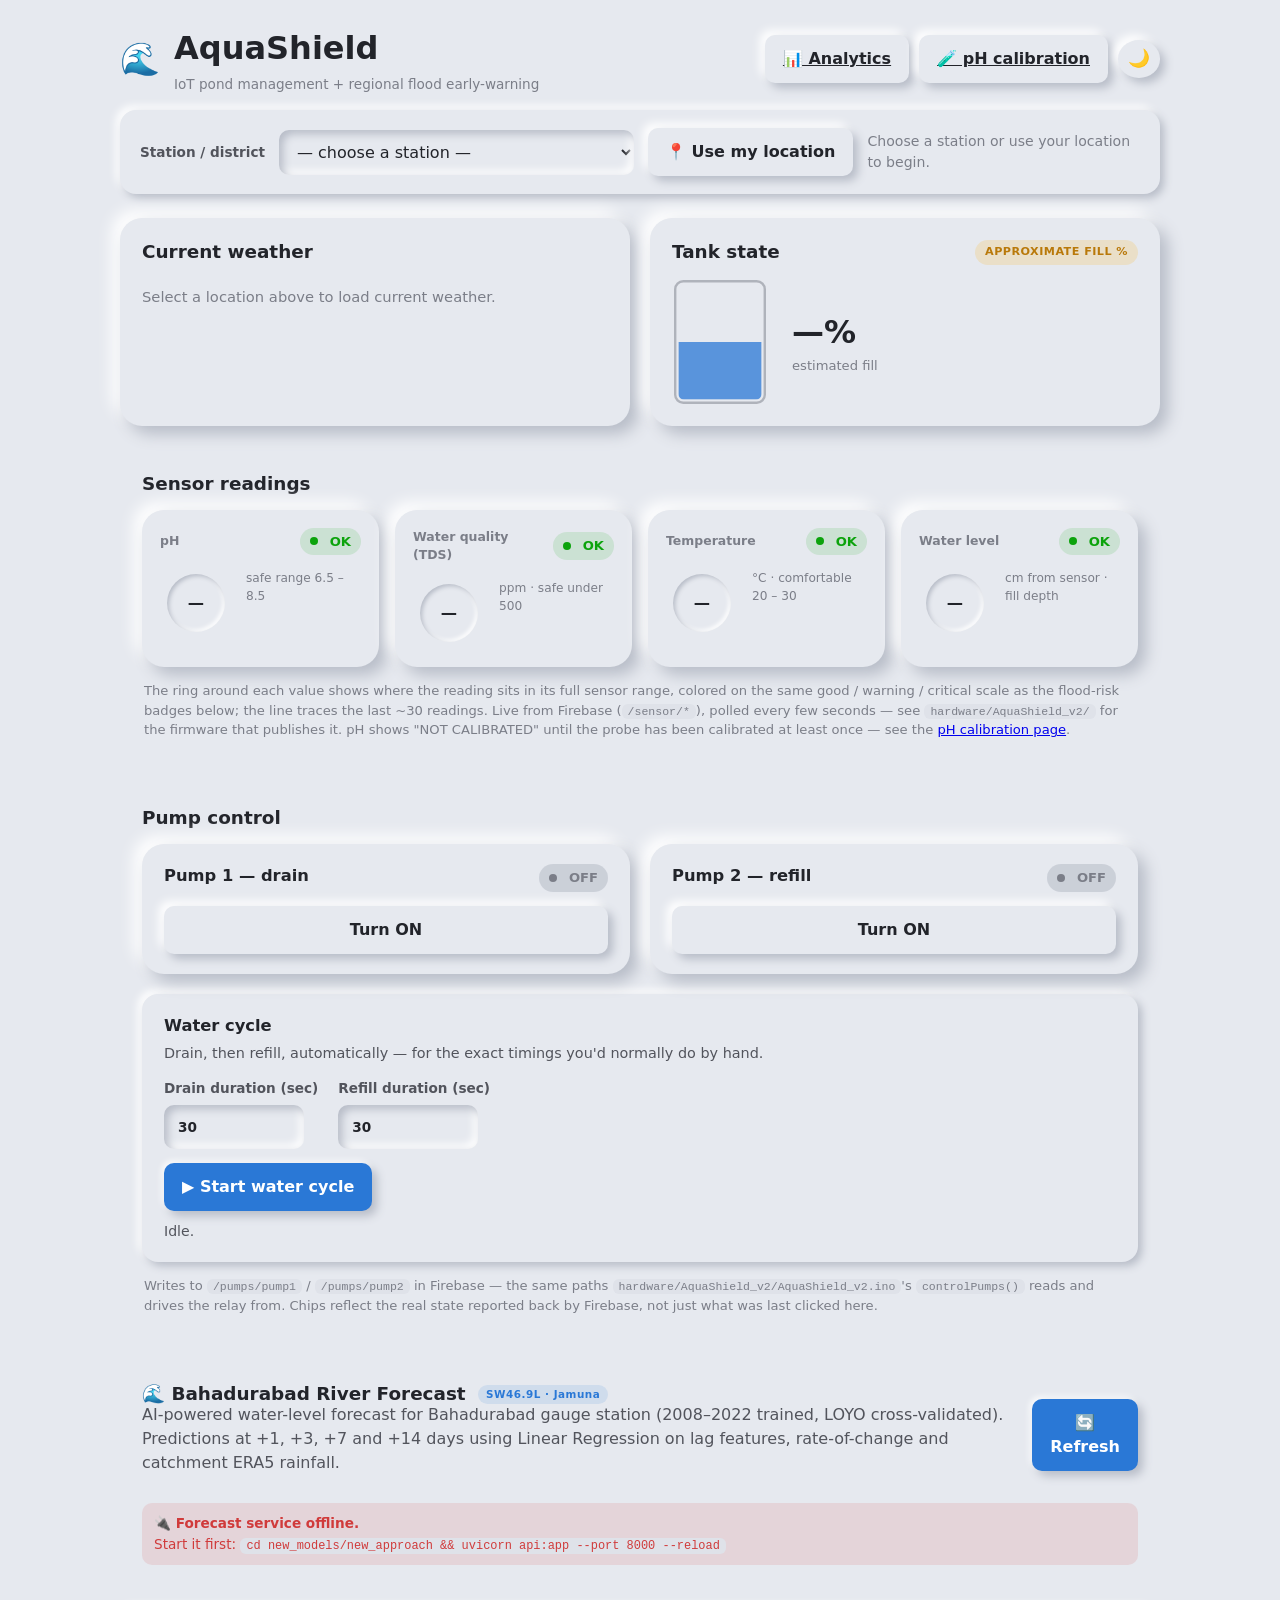
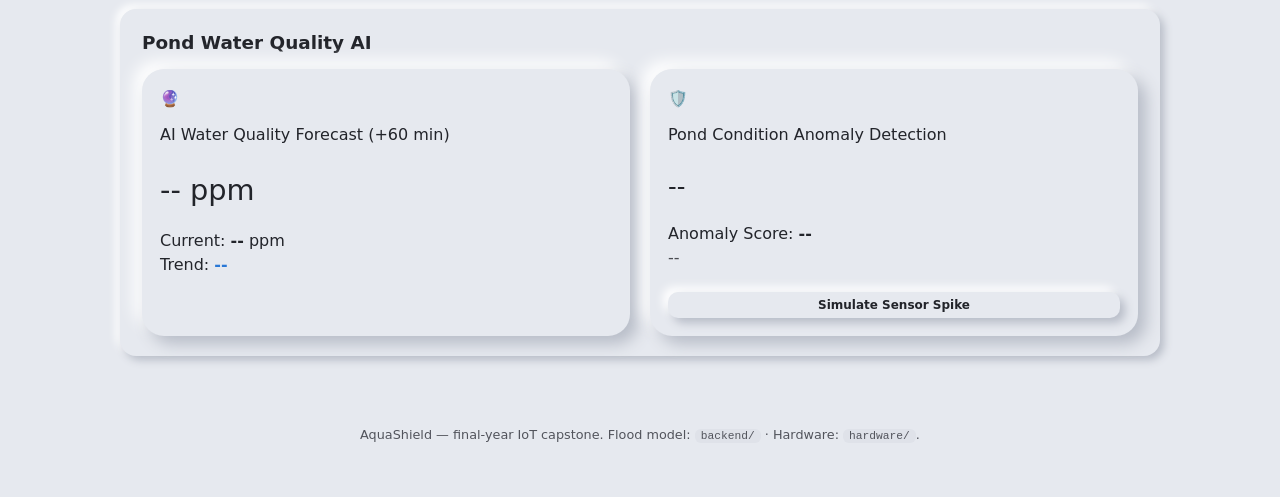
==== AquaShield_Vercel_Deploy/index.html @ b8df89cc "backup before OS switch" ====
<!DOCTYPE html>
<html lang="en">
<head>
<meta charset="UTF-8">
<meta name="viewport" content="width=device-width, initial-scale=1.0">
<title>AquaShield — Pond Dashboard</title>
<link rel="stylesheet" href="style.css">
</head>
<body>

<header class="topbar">
  <div class="brand">
    <span class="brand-mark" aria-hidden="true">🌊</span>
    <div>
      <h1>AquaShield</h1>
      <p class="tagline">IoT pond management + regional flood early-warning</p>
    </div>
  </div>
  <div style="display:flex;align-items:center;gap:10px">
    <a href="analytics.html" class="neu-btn" title="Historical sensor trends">📊 Analytics</a>
    <a href="ph-calibration.html" class="neu-btn" title="Calibrate the pH sensor">🧪 pH calibration</a>
    <button id="themeToggle" class="neu-btn icon-btn" title="Toggle dark mode" aria-label="Toggle dark mode">
      <span id="themeIcon">🌙</span>
    </button>
  </div>
</header>

<main>

  <!-- ===================== Location bar ===================== -->
  <section class="panel location-bar" aria-label="Location">
    <div class="neu-flat location-row">
      <label for="stationSelect" class="field-label">Station / district</label>
      <select id="stationSelect" class="neu-input">
        <option value="">Loading stations…</option>
      </select>
      <button id="geoBtn" class="neu-btn">📍 Use my location</button>
      <span id="locationStatus" class="location-status">Choose a station or use your location to begin.</span>
    </div>
  </section>

  <div class="grid-2">

    <!-- ===================== Weather ===================== -->
    <section class="panel neu-raised" aria-label="Current weather">
      <h2>Current weather</h2>
      <div id="weatherBody" class="empty-state">
        Select a location above to load current weather.
      </div>
    </section>

    <!-- ===================== Tank state ===================== -->
    <section class="panel neu-raised" aria-label="Tank state">
      <div class="panel-header-row">
        <h2>Tank state</h2>
        <span class="demo-badge" title="Computed from the real water-level sensor, but the fill % assumes a placeholder tank depth (60cm) until the sensor's real mount height is measured and calibrated — see app.js's TANK_HEIGHT_CM comment.">APPROXIMATE FILL %</span>
      </div>
      <div class="tank-visual-wrap">
        <svg id="tankSvg" viewBox="0 0 120 160" class="tank-svg" aria-hidden="true">
          <rect x="4" y="4" width="112" height="152" rx="10" class="tank-outline"/>
          <clipPath id="tankClip">
            <rect x="8" y="8" width="104" height="144" rx="7"/>
          </clipPath>
          <rect id="tankWater" x="8" y="80" width="104" height="72" clip-path="url(#tankClip)" class="tank-water"/>
        </svg>
        <div class="tank-readout">
          <span id="tankLevelPct" class="tank-level-value">—%</span>
          <span class="tank-level-caption">estimated fill</span>
        </div>
      </div>
    </section>
  </div>

  <!-- ===================== Sensor tiles ===================== -->
  <section class="panel" aria-label="Live sensor readings">
    <div class="panel-header-row">
      <h2>Sensor readings</h2>
    </div>
    <div id="sensorAlertBanner" class="alert-banner" aria-live="polite" style="display:none"></div>

    <div class="tile-grid">
      <div class="stat-tile neu-raised" data-sensor="ph">
        <div class="stat-tile-top">
          <span class="stat-label">pH</span>
          <span id="chip-ph" class="status-chip good tile-chip"><span class="status-dot"></span>OK</span>
        </div>
        <div class="stat-tile-mid">
          <div class="gauge-ring" id="gauge-ph">
            <span id="tile-ph" class="stat-value">—</span>
          </div>
          <div class="stat-tile-info">
            <span class="stat-sub">safe range 6.5 – 8.5</span>
            <svg id="spark-ph" class="sparkline" viewBox="0 0 100 28" preserveAspectRatio="none" aria-hidden="true"><polyline points=""/></svg>
          </div>
        </div>
      </div>
      <div class="stat-tile neu-raised" data-sensor="tds">
        <div class="stat-tile-top">
          <span class="stat-label">Water quality (TDS)</span>
          <span id="chip-tds" class="status-chip good tile-chip"><span class="status-dot"></span>OK</span>
        </div>
        <div class="stat-tile-mid">
          <div class="gauge-ring" id="gauge-tds">
            <span id="tile-tds" class="stat-value">—</span>
          </div>
          <div class="stat-tile-info">
            <span class="stat-sub">ppm · safe under 500</span>
            <svg id="spark-tds" class="sparkline" viewBox="0 0 100 28" preserveAspectRatio="none" aria-hidden="true"><polyline points=""/></svg>
          </div>
        </div>
      </div>
      <div class="stat-tile neu-raised" data-sensor="temp">
        <div class="stat-tile-top">
          <span class="stat-label">Temperature</span>
          <span id="chip-temp" class="status-chip good tile-chip"><span class="status-dot"></span>OK</span>
        </div>
        <div class="stat-tile-mid">
          <div class="gauge-ring" id="gauge-temp">
            <span id="tile-temp" class="stat-value">—</span>
          </div>
          <div class="stat-tile-info">
            <span class="stat-sub">°C · comfortable 20 – 30</span>
            <svg id="spark-temp" class="sparkline" viewBox="0 0 100 28" preserveAspectRatio="none" aria-hidden="true"><polyline points=""/></svg>
          </div>
        </div>
      </div>
      <div class="stat-tile neu-raised" data-sensor="level">
        <div class="stat-tile-top">
          <span class="stat-label">Water level</span>
          <span id="chip-level" class="status-chip good tile-chip"><span class="status-dot"></span>OK</span>
        </div>
        <div class="stat-tile-mid">
          <div class="gauge-ring" id="gauge-level">
            <span id="tile-level" class="stat-value">—</span>
          </div>
          <div class="stat-tile-info">
            <span class="stat-sub">cm from sensor · fill depth</span>
            <svg id="spark-level" class="sparkline" viewBox="0 0 100 28" preserveAspectRatio="none" aria-hidden="true"><polyline points=""/></svg>
          </div>
        </div>
      </div>
    </div>
    <p class="footnote">
      The ring around each value shows where the reading sits in its full sensor range, colored on
      the same good / warning / critical scale as the flood-risk badges below; the line traces the
      last ~30 readings. Live from Firebase (<code>/sensor/*</code>), polled every few seconds — see
      <code>hardware/AquaShield_v2/</code> for the firmware that publishes it. pH shows
      "NOT CALIBRATED" until the probe has been calibrated at least once — see the
      <a href="ph-calibration.html">pH calibration page</a>.
    </p>
  </section>

  <!-- ===================== Pump control ===================== -->
  <section class="panel" aria-label="Pump control">
    <div class="panel-header-row">
      <h2>Pump control</h2>
    </div>

    <div class="grid-2">
      <div class="pump-card neu-raised">
        <div class="pump-card-head">
          <h3>Pump 1 — drain</h3>
          <span id="pump1Status" class="status-chip muted"><span class="status-dot"></span>OFF</span>
        </div>
        <button id="pump1Toggle" class="neu-btn" data-pump="1">Turn ON</button>
      </div>

      <div class="pump-card neu-raised">
        <div class="pump-card-head">
          <h3>Pump 2 — refill</h3>
          <span id="pump2Status" class="status-chip muted"><span class="status-dot"></span>OFF</span>
        </div>
        <button id="pump2Toggle" class="neu-btn" data-pump="2">Turn ON</button>
      </div>
    </div>

    <div class="neu-flat water-cycle">
      <h3>Water cycle</h3>
      <p class="model-desc">Drain, then refill, automatically — for the exact timings you'd normally do by hand.</p>

      <div class="cycle-inputs">
        <label class="field-label" for="drainSeconds">Drain duration (sec)
          <input id="drainSeconds" class="neu-input cycle-input" type="number" min="1" max="600" value="30">
        </label>
        <label class="field-label" for="refillSeconds">Refill duration (sec)
          <input id="refillSeconds" class="neu-input cycle-input" type="number" min="1" max="600" value="30">
        </label>
      </div>

      <div class="cycle-controls">
        <button id="startCycle" class="neu-btn primary">▶ Start water cycle</button>
        <button id="cancelCycle" class="neu-btn" style="display:none">■ Cancel</button>
      </div>

      <div class="cycle-progress-wrap" style="display:none" id="cycleProgressWrap">
        <div class="cycle-progress-track"><div id="cycleProgressBar" class="cycle-progress-bar"></div></div>
      </div>
      <p id="cycleStatus" class="cycle-status">Idle.</p>
    </div>

    <p class="footnote">
      Writes to <code>/pumps/pump1</code> / <code>/pumps/pump2</code> in Firebase — the same paths
      <code>hardware/AquaShield_v2/AquaShield_v2.ino</code>'s <code>controlPumps()</code> reads and
      drives the relay from. Chips reflect the real state reported back by Firebase, not just what
      was last clicked here.
    </p>
  </section>

  <!-- ===================== Bahadurabad Water-Level Forecast ===================== -->
  <section class="panel" aria-label="Bahadurabad flood forecast" id="bahadurabad-section">
    <div class="panel-header-row">
      <div>
        <h2>🌊 Bahadurabad River Forecast <span class="station-badge">SW46.9L · Jamuna</span></h2>
        <p class="section-intro">
          AI-powered water-level forecast for Bahadurabad gauge station (2008–2022 trained,
          LOYO cross-validated). Predictions at +1, +3, +7 and +14 days using Linear Regression
          on lag features, rate-of-change and catchment ERA5 rainfall.
        </p>
      </div>
      <button id="refreshForecast" class="neu-btn primary" title="Refresh forecast">
        🔄 Refresh
      </button>
    </div>

    <!-- Alert banner -->
    <div id="bhdAlertBanner" class="alert-banner" aria-live="polite" style="display:none"></div>

    <!-- Current observation row -->
    <div id="bhdObsRow" class="bhd-obs-row neu-flat" style="display:none">
      <div class="bhd-obs-item">
        <span class="bhd-obs-label">Current Level</span>
        <span class="bhd-obs-value" id="bhdCurrLevel">—</span>
        <span class="bhd-obs-unit">m PWD</span>
      </div>
      <div class="bhd-obs-item">
        <span class="bhd-obs-label">24h Change</span>
        <span class="bhd-obs-value" id="bhdDailyChange">—</span>
        <span class="bhd-obs-unit">cm</span>
      </div>
      <div class="bhd-obs-item">
        <span class="bhd-obs-label">Catchment Rain</span>
        <span class="bhd-obs-value" id="bhdRain">—</span>
        <span class="bhd-obs-unit">mm/day</span>
      </div>
      <div class="bhd-obs-item">
        <span class="bhd-obs-label">Danger Level</span>
        <span class="bhd-obs-value" style="color:var(--status-critical)">19.05</span>
        <span class="bhd-obs-unit">m PWD</span>
      </div>
      <div class="bhd-obs-item">
        <span class="bhd-obs-label">As of</span>
        <span class="bhd-obs-value" id="bhdAsOf" style="font-size:0.95rem">—</span>
        <span class="bhd-obs-unit"></span>
      </div>
    </div>

    <!-- Forecast horizon cards -->
    <div id="bhdForecastCards" class="grid-4 bhd-forecast-grid" style="display:none"></div>

    <!-- Hydrograph chart -->
    <div id="bhdChartWrap" class="neu-flat bhd-chart-wrap" style="display:none">
      <h3>Water Level Hydrograph — Past 7 Days + AI Forecast</h3>
      <div class="bhd-chart-legend">
        <span class="legend-item"><span class="legend-line observed"></span> Observed</span>
        <span class="legend-item"><span class="legend-line forecast"></span> AI Forecast</span>
        <span class="legend-item"><span class="legend-line danger"></span> Danger Level (19.05 m)</span>
      </div>
      <div class="bhd-chart-container">
        <svg id="bhdChart" class="bhd-svg" viewBox="0 0 800 220" preserveAspectRatio="xMidYMid meet"
             role="img" aria-label="Bahadurabad water level hydrograph">
          <!-- grid lines drawn by JS -->
        </svg>
      </div>
    </div>

    <!-- Bilingual advice cards -->
    <div id="bhdAdviceCards" class="bhd-advice-grid" style="display:none"></div>

    <!-- Loading / error states -->
    <div id="bhdLoading" class="empty-state">
      <span class="spinner"></span> Loading Bahadurabad forecast…
    </div>
    <div id="bhdError" class="error-box" style="display:none"></div>
  </section>

  <!-- ===================== Pond Water Quality AI (Models 2 & 3) ===================== -->
  <section class="panel neu-flat" aria-label="Pond Water Quality AI">
    <h2>Pond Water Quality AI</h2>
    <div class="grid-2">
      
      <!-- Model 2: TDS Forecast -->
      <div class="stat-tile neu-raised" id="cardTDSForecast">
        <div class="tile-icon">🔮</div>
        <div class="tile-label">AI Water Quality Forecast (+60 min)</div>
        <div class="tile-value" style="font-size: 1.8rem; margin-top: 10px;">
          <span id="tdsPredValue">--</span><span class="unit"> ppm</span>
        </div>
        <div class="tile-meta" style="margin-top: 5px;">
          Current: <strong id="tdsCurrValue">--</strong> ppm <br>
          Trend: <strong id="tdsTrend" style="color: var(--accent);">--</strong>
        </div>
      </div>

      <!-- Model 3: Anomaly Detection -->
      <div class="stat-tile neu-raised" id="cardAnomaly">
        <div class="tile-icon">🛡️</div>
        <div class="tile-label">Pond Condition Anomaly Detection</div>
        <div class="tile-value" style="font-size: 1.5rem; margin-top: 10px;" id="anomalyStatus">
          --
        </div>
        <div class="tile-meta" style="margin-top: 5px;">
          Anomaly Score: <strong id="anomalyScore">--</strong> <br>
          <span id="anomalyMsg" style="opacity: 0.8;">--</span>
        </div>
        <button id="btnTestAnomaly" class="neu-btn" style="margin-top:10px; padding: 4px 10px; font-size: 0.75rem;">Simulate Sensor Spike</button>
      </div>

    </div>
  </section>

</main>

<footer class="page-footer">
  <p>AquaShield — final-year IoT capstone. Flood model: <code>backend/</code> · Hardware: <code>hardware/</code>.</p>
</footer>

<script src="app.js"></script>
</body>
</html>
---- AquaShield_Vercel_Deploy/style.css ----
/* ==========================================================================
   AquaShield dashboard — neumorphic ("soft UI") design system
   Elements share the page background color; depth comes from a dual
   light/dark shadow pair rather than borders or contrasting fills.
   Status colors (risk badges, trends) are the one place that breaks from
   pure neumorphism on purpose — they carry real meaning and need real
   contrast, so they get a tinted wash + icon + label instead of shadow-only.
   ========================================================================== */

:root {
  color-scheme: light;

  /* Neumorphic base */
  --bg: #e6e9ef;
  --shadow-dark: #b7bcc7;
  --shadow-light: #ffffff;

  /* Ink (from dataviz palette.md, checked against this light bg) */
  --text-primary: #22242a;
  --text-secondary: #52545c;
  --text-muted: #7b7e88;

  --accent: #2a78d6;
  --accent-ink: #ffffff;

  /* Status palette — fixed, never themed (dataviz palette.md) */
  --status-good: #0ca30c;
  --status-warning: #b9790a;   /* darkened from #fab219 for light-surface text contrast */
  --status-serious: #c9552c;   /* darkened from #ec835a for light-surface text contrast */
  --status-critical: #d03b3b;

  --status-good-bg: rgba(12, 163, 12, 0.12);
  --status-warning-bg: rgba(250, 178, 25, 0.18);
  --status-serious-bg: rgba(236, 131, 90, 0.18);
  --status-critical-bg: rgba(208, 59, 59, 0.12);

  --radius-lg: 22px;
  --radius-md: 16px;
  --radius-sm: 10px;
}

@media (prefers-color-scheme: dark) {
  :root:not([data-theme="light"]) {
    color-scheme: dark;
    --bg: #262930;
    --shadow-dark: #1a1c21;
    --shadow-light: #323540;

    --text-primary: #f3f3f1;
    --text-secondary: #c3c2b7;
    --text-muted: #8b8e97;

    --accent: #3987e5;
    --accent-ink: #ffffff;

    --status-good: #0ca30c;
    --status-warning: #fab219;
    --status-serious: #ec835a;
    --status-critical: #e66767;

    --status-good-bg: rgba(12, 163, 12, 0.18);
    --status-warning-bg: rgba(250, 178, 25, 0.16);
    --status-serious-bg: rgba(236, 131, 90, 0.16);
    --status-critical-bg: rgba(230, 103, 103, 0.16);
  }
}

:root[data-theme="dark"] {
  color-scheme: dark;
  --bg: #262930;
  --shadow-dark: #1a1c21;
  --shadow-light: #323540;

  --text-primary: #f3f3f1;
  --text-secondary: #c3c2b7;
  --text-muted: #8b8e97;

  --accent: #3987e5;
  --accent-ink: #ffffff;

  --status-good: #0ca30c;
  --status-warning: #fab219;
  --status-serious: #ec835a;
  --status-critical: #e66767;

  --status-good-bg: rgba(12, 163, 12, 0.18);
  --status-warning-bg: rgba(250, 178, 25, 0.16);
  --status-serious-bg: rgba(236, 131, 90, 0.16);
  --status-critical-bg: rgba(230, 103, 103, 0.16);
}

* { box-sizing: border-box; }

body {
  margin: 0;
  background: var(--bg);
  color: var(--text-primary);
  font-family: system-ui, -apple-system, "Segoe UI", sans-serif;
  line-height: 1.5;
  transition: background 0.2s ease, color 0.2s ease;
}

main {
  max-width: 1080px;
  margin: 0 auto;
  padding: 8px 20px 48px;
  display: flex;
  flex-direction: column;
  gap: 24px;
}

h1, h2, h3 { margin: 0; font-weight: 700; }
h2 { font-size: 1.15rem; margin-bottom: 12px; }
h3 { font-size: 1.02rem; margin-bottom: 4px; }
p { color: var(--text-secondary); }
code {
  background: var(--shadow-dark);
  background: color-mix(in srgb, var(--bg) 85%, var(--shadow-dark));
  padding: 1px 6px;
  border-radius: 6px;
  font-size: 0.88em;
}

/* ---------------------------- Neumorphic primitives ---------------------------- */

.neu-raised {
  background: var(--bg);
  border-radius: var(--radius-lg);
  box-shadow: 8px 8px 16px var(--shadow-dark), -8px -8px 16px var(--shadow-light);
}

.neu-flat {
  background: var(--bg);
  border-radius: var(--radius-md);
  box-shadow: 4px 4px 8px var(--shadow-dark), -4px -4px 8px var(--shadow-light);
}

.neu-pressed {
  background: var(--bg);
  border-radius: var(--radius-md);
  box-shadow: inset 5px 5px 10px var(--shadow-dark), inset -5px -5px 10px var(--shadow-light);
}

.neu-btn {
  font: inherit;
  font-weight: 600;
  color: var(--text-primary);
  background: var(--bg);
  border: none;
  border-radius: var(--radius-sm);
  padding: 12px 18px;
  cursor: pointer;
  box-shadow: 5px 5px 10px var(--shadow-dark), -5px -5px 10px var(--shadow-light);
  transition: box-shadow 0.12s ease, transform 0.12s ease, opacity 0.12s ease;
}
.neu-btn:hover:not(:disabled) { box-shadow: 3px 3px 6px var(--shadow-dark), -3px -3px 6px var(--shadow-light); }
.neu-btn:active:not(:disabled),
.neu-btn.is-active {
  box-shadow: inset 4px 4px 8px var(--shadow-dark), inset -4px -4px 8px var(--shadow-light);
  transform: translateY(1px);
}
.neu-btn:disabled { opacity: 0.5; cursor: not-allowed; }
.neu-btn:focus-visible { outline: 2px solid var(--accent); outline-offset: 2px; }

.neu-btn.primary {
  background: var(--accent);
  color: var(--accent-ink);
  box-shadow: 5px 5px 10px var(--shadow-dark), -2px -2px 6px var(--shadow-light);
}
.neu-btn.primary:hover:not(:disabled) { filter: brightness(1.08); }

.icon-btn { padding: 10px; border-radius: 50%; font-size: 1.1rem; line-height: 1; }

.neu-input {
  font: inherit;
  color: var(--text-primary);
  background: var(--bg);
  border: none;
  border-radius: var(--radius-sm);
  padding: 12px 14px;
  box-shadow: inset 4px 4px 8px var(--shadow-dark), inset -4px -4px 8px var(--shadow-light);
  min-width: 220px;
}
.neu-input:focus-visible { outline: 2px solid var(--accent); outline-offset: 2px; }

/* ---------------------------- Layout ---------------------------- */

.topbar {
  max-width: 1080px;
  margin: 0 auto;
  padding: 24px 20px 8px;
  display: flex;
  align-items: center;
  justify-content: space-between;
}
.brand { display: flex; align-items: center; gap: 14px; }
.brand-mark { font-size: 2rem; }
.tagline { margin: 2px 0 0; font-size: 0.85rem; color: var(--text-muted); }

.panel { padding: 20px 22px; }
.panel > h2 { margin-top: 0; }

.panel-header-row {
  display: flex;
  align-items: center;
  justify-content: space-between;
  gap: 12px;
  margin-bottom: 12px;
}
.panel-header-row h2 { margin-bottom: 0; }

.grid-2 {
  display: grid;
  grid-template-columns: 1fr 1fr;
  gap: 20px;
}
.grid-3 {
  display: grid;
  grid-template-columns: 1fr 1fr 1fr;
  gap: 20px;
}
@media (max-width: 960px) {
  .grid-3 { grid-template-columns: 1fr 1fr; }
}
@media (max-width: 720px) {
  .grid-2, .grid-3 { grid-template-columns: 1fr; }
  .topbar { flex-direction: column; align-items: flex-start; gap: 12px; }
}

.section-intro { margin-top: -4px; }

.run-all-row {
  display: flex;
  flex-wrap: wrap;
  align-items: center;
  gap: 14px;
  margin: 4px 0 18px;
}
.run-all-btn { font-weight: 600; padding: 12px 22px; }
.run-all-hint { font-size: 0.85rem; color: var(--text-muted); flex: 1 1 220px; }
.footnote { font-size: 0.82rem; color: var(--text-muted); margin: 14px 2px 0; }

/* ---------------------------- Location bar ---------------------------- */

.location-bar { padding: 0; background: transparent; box-shadow: none; }
.location-row {
  display: flex;
  flex-wrap: wrap;
  align-items: center;
  gap: 14px;
  padding: 18px 20px;
}
.field-label { font-size: 0.85rem; font-weight: 600; color: var(--text-secondary); }
.location-status { font-size: 0.88rem; color: var(--text-muted); flex: 1 1 220px; }

/* ---------------------------- Demo badge ---------------------------- */

.demo-badge {
  font-size: 0.7rem;
  font-weight: 700;
  letter-spacing: 0.04em;
  color: var(--status-warning);
  background: var(--status-warning-bg);
  padding: 4px 10px;
  border-radius: 999px;
  white-space: nowrap;
  cursor: help;
}

/* ---------------------------- Weather ---------------------------- */

.empty-state { color: var(--text-muted); font-size: 0.92rem; padding: 8px 0; }

.weather-grid {
  display: grid;
  grid-template-columns: repeat(2, 1fr);
  gap: 12px;
}
.weather-item {
  display: flex;
  flex-direction: column;
  gap: 2px;
  padding: 12px 14px;
  border-radius: var(--radius-sm);
  box-shadow: inset 3px 3px 6px var(--shadow-dark), inset -3px -3px 6px var(--shadow-light);
}
.weather-item .w-label { font-size: 0.75rem; color: var(--text-muted); }
.weather-item .w-value { font-size: 1.3rem; font-weight: 700; font-variant-numeric: tabular-nums; }
.weather-desc { grid-column: 1 / -1; font-size: 0.95rem; color: var(--text-secondary); }

/* ---------------------------- Tank ---------------------------- */

.tank-visual-wrap { display: flex; align-items: center; gap: 24px; }
.tank-svg { width: 96px; height: 128px; flex-shrink: 0; }
.tank-outline { fill: none; stroke: var(--text-muted); stroke-width: 3; opacity: 0.5; }
.tank-water { fill: var(--accent); opacity: 0.75; transition: y 0.6s ease, height 0.6s ease; }
.tank-readout { display: flex; flex-direction: column; }
.tank-level-value { font-size: 2rem; font-weight: 700; font-variant-numeric: tabular-nums; }
.tank-level-caption { font-size: 0.82rem; color: var(--text-muted); }

/* ---------------------------- Stat tiles ---------------------------- */

.tile-grid {
  display: grid;
  grid-template-columns: repeat(4, 1fr);
  gap: 16px;
}
@media (max-width: 720px) { .tile-grid { grid-template-columns: repeat(2, 1fr); } }

.stat-tile {
  display: flex;
  flex-direction: column;
  gap: 12px;
  padding: 18px;
}
.stat-tile-top { display: flex; align-items: center; justify-content: space-between; gap: 8px; }
.stat-label { font-size: 0.78rem; font-weight: 600; color: var(--text-muted); }
.tile-chip { font-size: 0.66rem; padding: 3px 8px; flex-shrink: 0; }

.stat-value {
  font-size: 1.9rem;
  font-weight: 700;
  font-variant-numeric: tabular-nums;
  color: var(--text-primary);
}
.stat-sub { font-size: 0.76rem; color: var(--text-muted); }

/* Gauge ring — conic-gradient arc showing the reading's position in its full
   sensor range, no library. Color reuses the fixed status palette so a ring
   always means the same thing as the risk chips elsewhere on the page.
   Mirrors frontend-glass/style.css's version, swapped to this theme's own
   inset-shadow "pressed into the surface" idiom instead of a glass fill. */
.stat-tile-mid { display: flex; align-items: center; gap: 14px; }

.gauge-ring {
  position: relative;
  width: 72px;
  height: 72px;
  flex-shrink: 0;
  border-radius: 50%;
  background: conic-gradient(from -90deg, var(--gauge-color, var(--accent)) calc(var(--gauge-pct, 0) * 1%), var(--bg) 0);
  display: flex;
  align-items: center;
  justify-content: center;
  transition: background 0.4s ease;
}
.gauge-ring::before {
  content: "";
  position: absolute;
  inset: 7px;
  border-radius: 50%;
  background: var(--bg);
  box-shadow: inset 2px 2px 4px var(--shadow-dark), inset -2px -2px 4px var(--shadow-light);
}
.gauge-ring .stat-value {
  position: relative;
  z-index: 1;
  font-size: 1.02rem;
}

.stat-tile-info { display: flex; flex-direction: column; gap: 6px; min-width: 0; flex: 1; }

/* Sparkline — plain inline SVG polyline, last ~30 readings, no charting
   library. */
.sparkline { width: 100%; height: 26px; display: block; }
.sparkline polyline {
  fill: none;
  stroke: var(--accent);
  stroke-width: 2;
  stroke-linecap: round;
  stroke-linejoin: round;
  vector-effect: non-scaling-stroke;
}

/* ---------------------------- Alert banner ---------------------------- */

.alert-banner {
  display: flex;
  align-items: center;
  gap: 10px;
  padding: 10px 14px;
  border-radius: var(--radius-sm);
  font-size: 0.86rem;
  font-weight: 600;
  margin-bottom: 14px;
}
.alert-banner.warning {
  color: var(--status-warning);
  background: var(--status-warning-bg);
}
.alert-banner.critical {
  color: var(--status-critical);
  background: var(--status-critical-bg);
}

/* ---------------------------- Pump control ---------------------------- */

.pump-card { padding: 20px 22px; display: flex; flex-direction: column; gap: 14px; }
.pump-card-head { display: flex; align-items: center; justify-content: space-between; gap: 10px; }

.status-dot {
  display: inline-block;
  width: 8px; height: 8px;
  border-radius: 50%;
  background: currentColor;
  margin-right: 6px;
}
.status-chip.muted { color: var(--text-muted); background: color-mix(in srgb, var(--shadow-dark) 55%, transparent); }
.status-chip.on-pulse .status-dot { animation: pulse-dot 1.4s ease-in-out infinite; }
@keyframes pulse-dot { 0%, 100% { opacity: 1; } 50% { opacity: 0.35; } }

.water-cycle { padding: 20px 22px; margin-top: 20px; }
.water-cycle h3 { margin-bottom: 4px; }

.cycle-inputs {
  display: flex;
  flex-wrap: wrap;
  gap: 20px;
  margin: 14px 0;
}
.cycle-inputs .field-label {
  display: flex;
  flex-direction: column;
  gap: 6px;
}
.cycle-input { width: 140px; min-width: 0; }

.cycle-controls { display: flex; gap: 12px; margin-bottom: 10px; }

.cycle-progress-wrap { margin: 8px 0 4px; }
.cycle-progress-track {
  height: 10px;
  border-radius: 999px;
  box-shadow: inset 3px 3px 6px var(--shadow-dark), inset -3px -3px 6px var(--shadow-light);
  overflow: hidden;
}
.cycle-progress-bar {
  height: 100%;
  width: 0%;
  background: var(--accent);
  border-radius: 999px;
  transition: width 0.3s linear, background 0.3s ease;
}
.cycle-progress-bar.phase-refill { background: var(--status-good); }

.cycle-status { font-size: 0.88rem; color: var(--text-secondary); margin: 6px 0 0; }

/* ---------------------------- Model cards ---------------------------- */

.model-card { padding: 20px 22px; display: flex; flex-direction: column; gap: 10px; }
.model-desc { margin: 0; font-size: 0.9rem; }
.model-result { margin-top: 6px; }

.horizon-row {
  display: flex;
  align-items: center;
  justify-content: space-between;
  gap: 10px;
  padding: 10px 4px;
  border-bottom: 1px solid color-mix(in srgb, var(--shadow-dark) 60%, transparent);
}
.horizon-row:last-child { border-bottom: none; }
.horizon-label { font-weight: 600; font-size: 0.88rem; width: 44px; flex-shrink: 0; }

.status-chip {
  display: inline-flex;
  align-items: center;
  gap: 6px;
  font-size: 0.82rem;
  font-weight: 700;
  padding: 4px 10px;
  border-radius: 999px;
}
.status-chip.good { color: var(--status-good); background: var(--status-good-bg); }
.status-chip.warning { color: var(--status-warning); background: var(--status-warning-bg); }
.status-chip.serious { color: var(--status-serious); background: var(--status-serious-bg); }
.status-chip.critical { color: var(--status-critical); background: var(--status-critical-bg); }

.horizon-detail { font-size: 0.8rem; color: var(--text-muted); text-align: right; flex: 1; }

.reasoning-list { margin: 10px 0 0; padding-left: 18px; font-size: 0.85rem; color: var(--text-secondary); }
.reasoning-list li { margin-bottom: 4px; }

.honesty-note {
  margin-top: 12px;
  font-size: 0.78rem;
  color: var(--text-muted);
  padding: 10px 12px;
  border-radius: var(--radius-sm);
  box-shadow: inset 3px 3px 6px var(--shadow-dark), inset -3px -3px 6px var(--shadow-light);
}

.trend-arrow { font-weight: 700; }
.trend-arrow.rising { color: var(--status-serious); }
.trend-arrow.falling { color: var(--accent); }
.trend-arrow.steady, .trend-arrow.unknown { color: var(--text-muted); }

/* ---------------------------- Combined risk ---------------------------- */

.combined-risk { padding: 20px 22px; margin-top: 20px; }
.combined-risk h3 { margin-bottom: 4px; }

/* Pipeline summary -- deliberately plain, no color-coded severity badge.
   States the facts (classifier probability, discharge trend, terrain
   susceptibility) so the reader draws their own conclusion, rather than a
   single pre-judged LOW/MODERATE/HIGH/SEVERE word making that call for
   them. See app.js buildFactualSummary() for the full reasoning. */
.pipeline-summary {
  font-size: 1rem;
  color: var(--text-primary);
  line-height: 1.55;
  padding: 16px 18px;
  border-radius: var(--radius-md);
  margin-top: 10px;
  box-shadow: inset 3px 3px 6px var(--shadow-dark), inset -3px -3px 6px var(--shadow-light);
}

.combined-score-row {
  display: flex;
  align-items: center;
  gap: 14px;
  margin-top: 12px;
  padding: 12px 14px;
  border-radius: var(--radius-sm);
  box-shadow: inset 3px 3px 6px var(--shadow-dark), inset -3px -3px 6px var(--shadow-light);
}
.combined-score-value {
  font-size: 1.3rem;
  font-weight: 700;
  font-variant-numeric: tabular-nums;
  color: var(--text-secondary);
}
.combined-score-detail { font-size: 0.78rem; color: var(--text-muted); }

.error-box {
  font-size: 0.85rem;
  color: var(--status-critical);
  background: var(--status-critical-bg);
  padding: 10px 12px;
  border-radius: var(--radius-sm);
}

/* ---------------------------- Ideas list ---------------------------- */

.idea-list { padding-left: 20px; display: flex; flex-direction: column; gap: 10px; }
.idea-list li { color: var(--text-secondary); font-size: 0.92rem; }
.idea-list strong { color: var(--text-primary); }

/* ---------------------------- Footer ---------------------------- */

.page-footer {
  max-width: 1080px;
  margin: 0 auto;
  padding: 8px 20px 40px;
  font-size: 0.8rem;
  color: var(--text-muted);
  text-align: center;
}

/* ---------------------------- Loading ---------------------------- */

.spinner {
  display: inline-block;
  width: 14px; height: 14px;
  border: 2px solid color-mix(in srgb, var(--text-muted) 40%, transparent);
  border-top-color: var(--accent);
  border-radius: 50%;
  animation: spin 0.7s linear infinite;
  vertical-align: -2px;
  margin-right: 6px;
}
@keyframes spin { to { transform: rotate(360deg); } }

/* ==========================================================================
   Bahadurabad Water-Level Forecast Section
   ========================================================================== */

/* CSS variable used by the SVG hydrograph grid lines */
:root { --border: rgba(0,0,0,0.12); }
:root[data-theme="dark"] { --border: rgba(255,255,255,0.1); }
@media (prefers-color-scheme: dark) {
  :root:not([data-theme="light"]) { --border: rgba(255,255,255,0.1); }
}

/* Station badge in heading */
.station-badge {
  display: inline-block;
  font-size: 0.65rem;
  font-weight: 600;
  letter-spacing: 0.05em;
  color: var(--accent);
  background: color-mix(in srgb, var(--accent) 12%, transparent);
  border-radius: 20px;
  padding: 2px 8px;
  vertical-align: middle;
  margin-left: 6px;
}

/* Current observation row — 5 items in a row */
.bhd-obs-row {
  display: flex;
  gap: 12px;
  flex-wrap: wrap;
  padding: 14px 18px;
  border-radius: var(--radius-md);
  margin: 12px 0;
}
.bhd-obs-item {
  display: flex;
  flex-direction: column;
  align-items: center;
  flex: 1;
  min-width: 90px;
  gap: 2px;
}
.bhd-obs-label {
  font-size: 0.72rem;
  color: var(--text-muted);
  text-transform: uppercase;
  letter-spacing: 0.04em;
}
.bhd-obs-value {
  font-size: 1.35rem;
  font-weight: 700;
  color: var(--text-primary);
  line-height: 1.1;
}
.bhd-obs-unit {
  font-size: 0.7rem;
  color: var(--text-muted);
}

/* 4-column grid for forecast horizon cards */
.grid-4 {
  display: grid;
  grid-template-columns: repeat(4, 1fr);
  gap: 14px;
}

/* Forecast horizon cards */
.bhd-forecast-grid { margin: 12px 0; }

.bhd-forecast-card {
  border-radius: var(--radius-md);
  padding: 14px 12px;
  display: flex;
  flex-direction: column;
  gap: 6px;
  border-left: 3px solid transparent;
  transition: border-color 0.2s;
}
.bhd-forecast-card.good     { border-left-color: var(--status-good); }
.bhd-forecast-card.warning  { border-left-color: var(--status-warning); }
.bhd-forecast-card.critical { border-left-color: var(--status-critical); }

.bhd-card-header {
  display: flex;
  justify-content: space-between;
  align-items: center;
  flex-wrap: wrap;
  gap: 4px;
}
.bhd-horizon {
  font-size: 0.78rem;
  font-weight: 600;
  color: var(--text-secondary);
}
.bhd-card-level {
  font-size: 1.6rem;
  font-weight: 800;
  color: var(--text-primary);
  line-height: 1;
}
.bhd-unit {
  font-size: 0.7rem;
  font-weight: 400;
  color: var(--text-muted);
}
.bhd-above-danger {
  font-size: 0.75rem;
  font-weight: 600;
  color: var(--status-critical);
}
.bhd-below-danger {
  font-size: 0.75rem;
  font-weight: 600;
  color: var(--status-good);
}
.bhd-rmse {
  font-size: 0.68rem;
  color: var(--text-muted);
  margin-top: 2px;
}

/* Hydrograph chart wrapper */
.bhd-chart-wrap {
  border-radius: var(--radius-md);
  padding: 16px 18px;
  margin: 12px 0;
}
.bhd-chart-wrap h3 {
  margin: 0 0 8px;
  font-size: 0.92rem;
  font-weight: 600;
  color: var(--text-secondary);
}
.bhd-chart-legend {
  display: flex;
  gap: 18px;
  flex-wrap: wrap;
  margin-bottom: 10px;
}
.legend-item {
  display: flex;
  align-items: center;
  gap: 6px;
  font-size: 0.75rem;
  color: var(--text-muted);
}
.legend-line {
  display: inline-block;
  width: 28px;
  height: 3px;
  border-radius: 2px;
}
.legend-line.observed { background: var(--accent); }
.legend-line.forecast { background: #f59e0b; border-top: 2px dashed #f59e0b; }
.legend-line.danger   { background: #ef4444; }

.bhd-chart-container {
  width: 100%;
  overflow-x: auto;
}
.bhd-svg {
  width: 100%;
  height: auto;
  min-height: 160px;
  display: block;
}

/* Bilingual advice cards */
.bhd-advice-grid {
  display: grid;
  grid-template-columns: 1fr 1fr;
  gap: 14px;
  margin: 12px 0 0;
}
.bhd-advice-card {
  border-radius: var(--radius-md);
  padding: 14px 16px;
}
.bhd-advice-lang {
  font-size: 0.75rem;
  font-weight: 700;
  color: var(--text-muted);
  text-transform: uppercase;
  letter-spacing: 0.05em;
  margin-bottom: 6px;
}
.bhd-advice-text {
  margin: 0;
  font-size: 0.9rem;
  color: var(--text-secondary);
  line-height: 1.55;
}
.bhd-bengali {
  font-family: "Noto Sans Bengali", "Hind Siliguri", system-ui, sans-serif;
  font-size: 0.95rem;
}

/* Responsive — stack to 2 cols on tablet, 1 col on mobile */
@media (max-width: 900px) {
  .grid-4 { grid-template-columns: repeat(2, 1fr); }
  .bhd-advice-grid { grid-template-columns: 1fr; }
}
@media (max-width: 600px) {
  .grid-4 { grid-template-columns: 1fr 1fr; }
  .bhd-obs-item { min-width: 70px; }
}
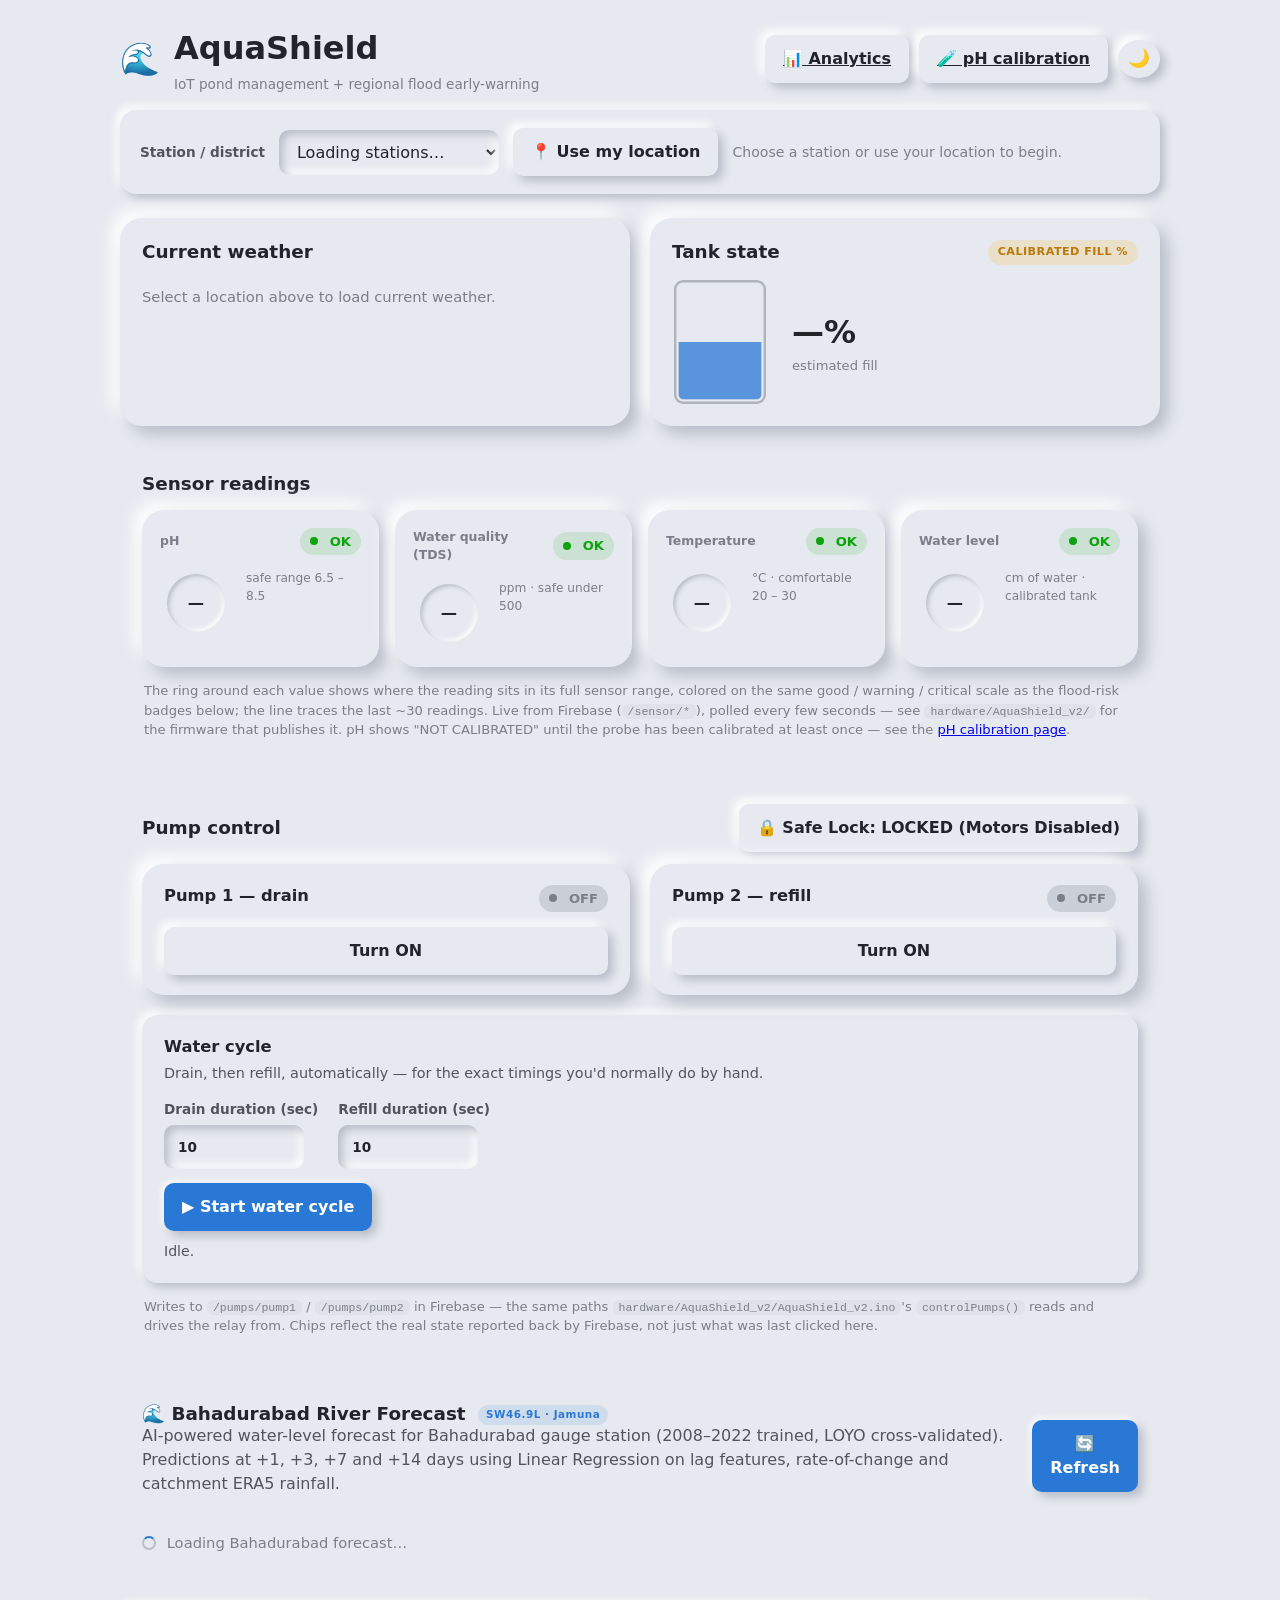
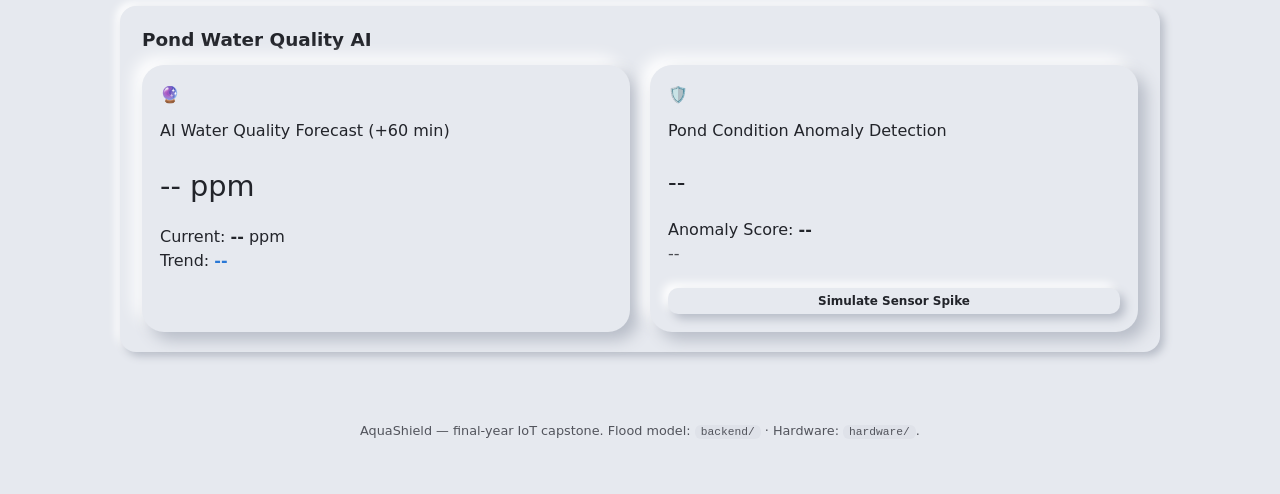
==== commit ba540d14: "feat(dashboard): add safe lock switch, 10s cycle duration, calibrate tank & reject false echoes" ====
--- a/AquaShield_Vercel_Deploy/index.html
+++ b/AquaShield_Vercel_Deploy/index.html
@@ -53,7 +53,7 @@
     <section class="panel neu-raised" aria-label="Tank state">
       <div class="panel-header-row">
         <h2>Tank state</h2>
-        <span class="demo-badge" title="Computed from the real water-level sensor, but the fill % assumes a placeholder tank depth (60cm) until the sensor's real mount height is measured and calibrated — see app.js's TANK_HEIGHT_CM comment.">APPROXIMATE FILL %</span>
+        <span class="demo-badge" title="Computed from the real water-level sensor and converted with the measured tank calibration (empty = 32.9 cm, full = 18.0 cm, usable depth 14.9 cm) — see app.js's SENSOR_EMPTY_DIST_CM / SENSOR_FULL_DIST_CM constants.">CALIBRATED FILL %</span>
       </div>
       <div class="tank-visual-wrap">
         <svg id="tankSvg" viewBox="0 0 120 160" class="tank-svg" aria-hidden="true">
@@ -134,7 +134,7 @@
             <span id="tile-level" class="stat-value">—</span>
           </div>
           <div class="stat-tile-info">
-            <span class="stat-sub">cm from sensor · fill depth</span>
+            <span class="stat-sub">cm of water · calibrated tank</span>
             <svg id="spark-level" class="sparkline" viewBox="0 0 100 28" preserveAspectRatio="none" aria-hidden="true"><polyline points=""/></svg>
           </div>
         </div>
@@ -154,6 +154,7 @@
   <section class="panel" aria-label="Pump control">
     <div class="panel-header-row">
       <h2>Pump control</h2>
+      <button id="safetyLockBtn" class="neu-btn" type="button" title="Toggle safety lock to enable or disable motor controls">🔒 Safe Lock: LOCKED (Motors Disabled)</button>
     </div>
 
     <div class="grid-2">
@@ -180,10 +181,10 @@
 
       <div class="cycle-inputs">
         <label class="field-label" for="drainSeconds">Drain duration (sec)
-          <input id="drainSeconds" class="neu-input cycle-input" type="number" min="1" max="600" value="30">
+          <input id="drainSeconds" class="neu-input cycle-input" type="number" min="1" max="600" value="10">
         </label>
         <label class="field-label" for="refillSeconds">Refill duration (sec)
-          <input id="refillSeconds" class="neu-input cycle-input" type="number" min="1" max="600" value="30">
+          <input id="refillSeconds" class="neu-input cycle-input" type="number" min="1" max="600" value="10">
         </label>
       </div>
 
--- a/AquaShield_Vercel_Deploy/style.css
+++ b/AquaShield_Vercel_Deploy/style.css
@@ -168,6 +168,13 @@
   box-shadow: 5px 5px 10px var(--shadow-dark), -2px -2px 6px var(--shadow-light);
 }
 .neu-btn.primary:hover:not(:disabled) { filter: brightness(1.08); }
+
+.neu-btn.warning {
+  background: var(--status-warning);
+  color: #ffffff;
+  box-shadow: 5px 5px 10px var(--shadow-dark), -2px -2px 6px var(--shadow-light);
+}
+.neu-btn.warning:hover:not(:disabled) { filter: brightness(1.08); }
 
 .icon-btn { padding: 10px; border-radius: 50%; font-size: 1.1rem; line-height: 1; }
 
